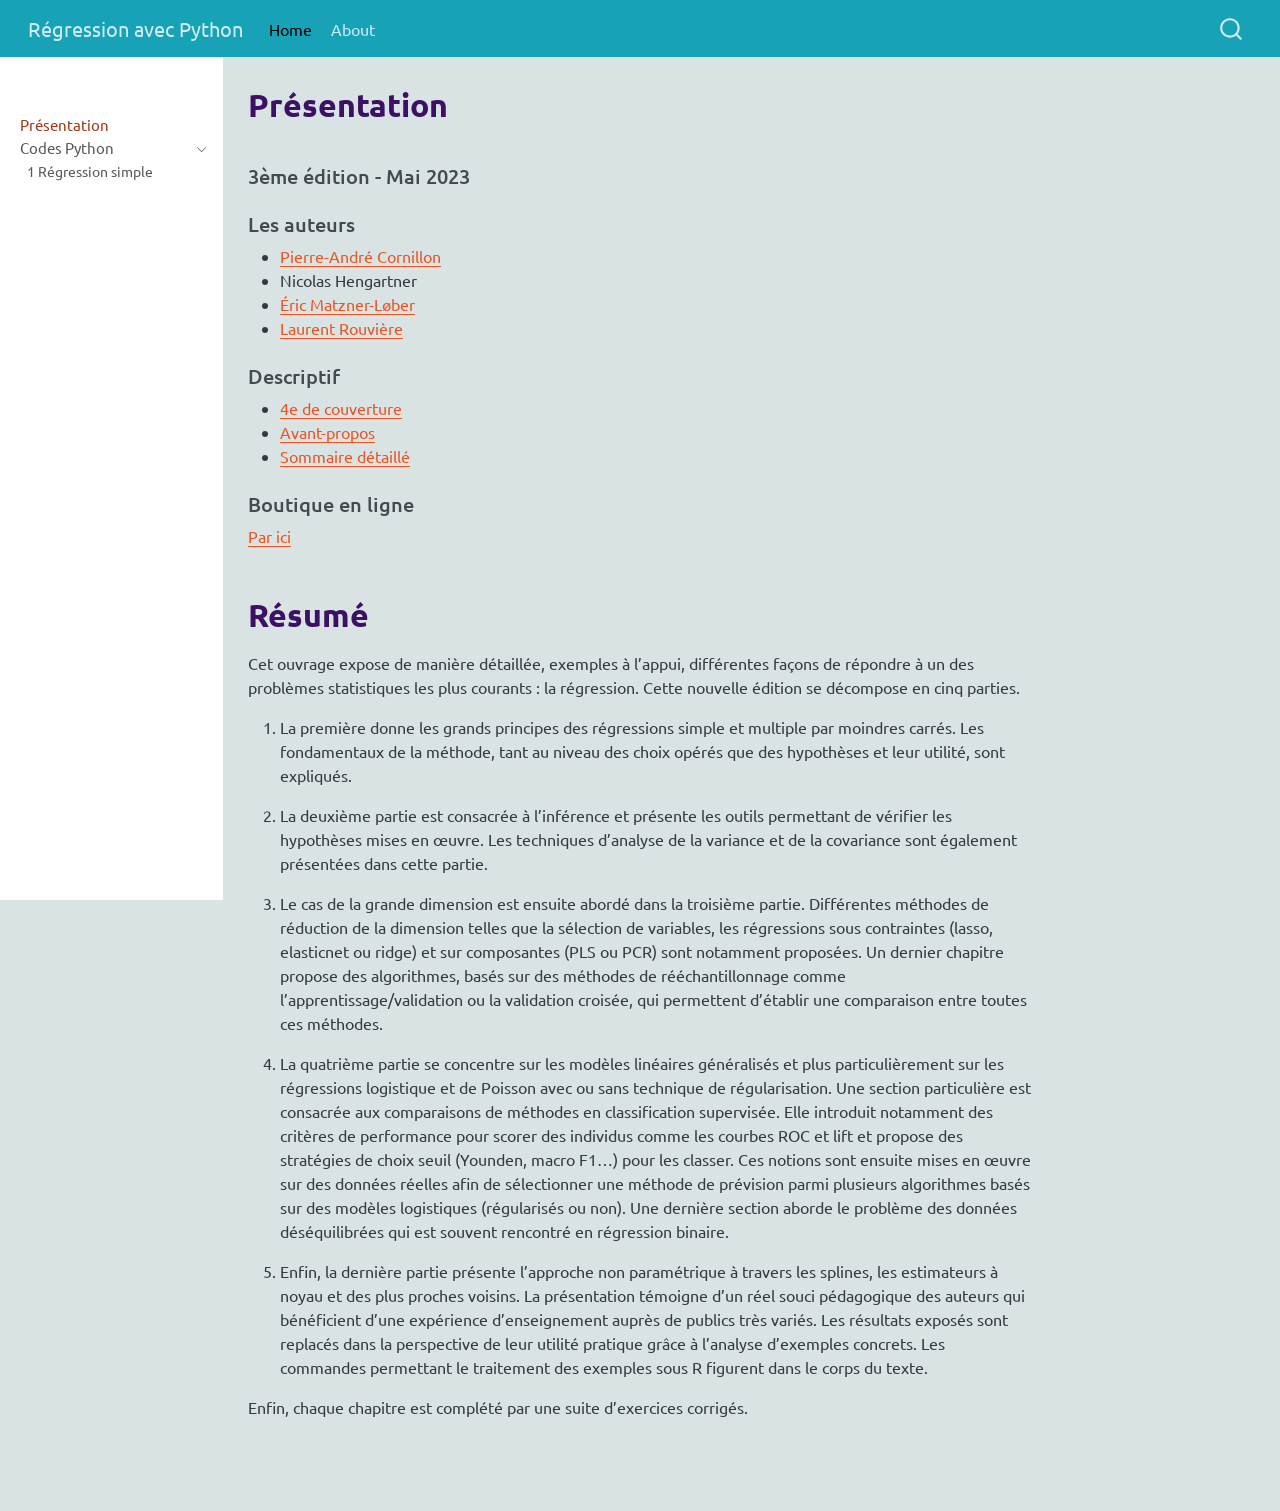
==== docs/index.html @ c4a910a0 "first commit" ====
<!DOCTYPE html>
<html xmlns="http://www.w3.org/1999/xhtml" lang="fr" xml:lang="fr"><head>

<meta charset="utf-8">
<meta name="generator" content="quarto-1.5.57">

<meta name="viewport" content="width=device-width, initial-scale=1.0, user-scalable=yes">


<title>Présentation – Régression avec Python</title>
<style>
code{white-space: pre-wrap;}
span.smallcaps{font-variant: small-caps;}
div.columns{display: flex; gap: min(4vw, 1.5em);}
div.column{flex: auto; overflow-x: auto;}
div.hanging-indent{margin-left: 1.5em; text-indent: -1.5em;}
ul.task-list{list-style: none;}
ul.task-list li input[type="checkbox"] {
  width: 0.8em;
  margin: 0 0.8em 0.2em -1em; /* quarto-specific, see https://github.com/quarto-dev/quarto-cli/issues/4556 */ 
  vertical-align: middle;
}
</style>


<script src="site_libs/quarto-nav/quarto-nav.js"></script>
<script src="site_libs/quarto-nav/headroom.min.js"></script>
<script src="site_libs/clipboard/clipboard.min.js"></script>
<script src="site_libs/quarto-search/autocomplete.umd.js"></script>
<script src="site_libs/quarto-search/fuse.min.js"></script>
<script src="site_libs/quarto-search/quarto-search.js"></script>
<meta name="quarto:offset" content="./">
<script src="site_libs/quarto-html/quarto.js"></script>
<script src="site_libs/quarto-html/popper.min.js"></script>
<script src="site_libs/quarto-html/tippy.umd.min.js"></script>
<script src="site_libs/quarto-html/anchor.min.js"></script>
<link href="site_libs/quarto-html/tippy.css" rel="stylesheet">
<link href="site_libs/quarto-html/quarto-syntax-highlighting.css" rel="stylesheet" id="quarto-text-highlighting-styles">
<script src="site_libs/bootstrap/bootstrap.min.js"></script>
<link href="site_libs/bootstrap/bootstrap-icons.css" rel="stylesheet">
<link href="site_libs/bootstrap/bootstrap.min.css" rel="stylesheet" id="quarto-bootstrap" data-mode="light">
<script id="quarto-search-options" type="application/json">{
  "location": "navbar",
  "copy-button": false,
  "collapse-after": 3,
  "panel-placement": "end",
  "type": "overlay",
  "limit": 50,
  "keyboard-shortcut": [
    "f",
    "/",
    "s"
  ],
  "show-item-context": false,
  "language": {
    "search-no-results-text": "Pas de résultats",
    "search-matching-documents-text": "documents trouvés",
    "search-copy-link-title": "Copier le lien vers la recherche",
    "search-hide-matches-text": "Cacher les correspondances additionnelles",
    "search-more-match-text": "correspondance de plus dans ce document",
    "search-more-matches-text": "correspondances de plus dans ce document",
    "search-clear-button-title": "Effacer",
    "search-text-placeholder": "",
    "search-detached-cancel-button-title": "Annuler",
    "search-submit-button-title": "Envoyer",
    "search-label": "Recherche"
  }
}</script>


<link rel="stylesheet" href="styles.css">
</head>

<body class="nav-sidebar docked nav-fixed">

<div id="quarto-search-results"></div>
  <header id="quarto-header" class="headroom fixed-top">
    <nav class="navbar navbar-expand-lg " data-bs-theme="dark">
      <div class="navbar-container container-fluid">
      <div class="navbar-brand-container mx-auto">
    <a class="navbar-brand" href="./index.html">
    <span class="navbar-title">Régression avec Python</span>
    </a>
  </div>
            <div id="quarto-search" class="" title="Recherche"></div>
          <button class="navbar-toggler" type="button" data-bs-toggle="collapse" data-bs-target="#navbarCollapse" aria-controls="navbarCollapse" role="menu" aria-expanded="false" aria-label="Basculer la navigation" onclick="if (window.quartoToggleHeadroom) { window.quartoToggleHeadroom(); }">
  <span class="navbar-toggler-icon"></span>
</button>
          <div class="collapse navbar-collapse" id="navbarCollapse">
            <ul class="navbar-nav navbar-nav-scroll me-auto">
  <li class="nav-item">
    <a class="nav-link active" href="./index.html" aria-current="page"> 
<span class="menu-text">Home</span></a>
  </li>  
  <li class="nav-item">
    <a class="nav-link" href="./about.html"> 
<span class="menu-text">About</span></a>
  </li>  
</ul>
          </div> <!-- /navcollapse -->
            <div class="quarto-navbar-tools">
</div>
      </div> <!-- /container-fluid -->
    </nav>
  <nav class="quarto-secondary-nav">
    <div class="container-fluid d-flex">
      <button type="button" class="quarto-btn-toggle btn" data-bs-toggle="collapse" role="button" data-bs-target=".quarto-sidebar-collapse-item" aria-controls="quarto-sidebar" aria-expanded="false" aria-label="Basculer la barre latérale" onclick="if (window.quartoToggleHeadroom) { window.quartoToggleHeadroom(); }">
        <i class="bi bi-layout-text-sidebar-reverse"></i>
      </button>
        <nav class="quarto-page-breadcrumbs" aria-label="breadcrumb"><ol class="breadcrumb"><li class="breadcrumb-item"><a href="./index.html">Présentation</a></li></ol></nav>
        <a class="flex-grow-1" role="navigation" data-bs-toggle="collapse" data-bs-target=".quarto-sidebar-collapse-item" aria-controls="quarto-sidebar" aria-expanded="false" aria-label="Basculer la barre latérale" onclick="if (window.quartoToggleHeadroom) { window.quartoToggleHeadroom(); }">      
        </a>
      <button type="button" class="btn quarto-search-button" aria-label="Recherche" onclick="window.quartoOpenSearch();">
        <i class="bi bi-search"></i>
      </button>
    </div>
  </nav>
</header>
<!-- content -->
<div id="quarto-content" class="quarto-container page-columns page-rows-contents page-layout-article page-navbar">
<!-- sidebar -->
  <nav id="quarto-sidebar" class="sidebar collapse collapse-horizontal quarto-sidebar-collapse-item sidebar-navigation docked overflow-auto">
        <div class="mt-2 flex-shrink-0 align-items-center">
        <div class="sidebar-search">
        <div id="quarto-search" class="" title="Recherche"></div>
        </div>
        </div>
    <div class="sidebar-menu-container"> 
    <ul class="list-unstyled mt-1">
        <li class="sidebar-item">
  <div class="sidebar-item-container"> 
  <a href="./index.html" class="sidebar-item-text sidebar-link active">
 <span class="menu-text">Présentation</span></a>
  </div>
</li>
        <li class="sidebar-item sidebar-item-section">
      <div class="sidebar-item-container"> 
            <a class="sidebar-item-text sidebar-link text-start" data-bs-toggle="collapse" data-bs-target="#quarto-sidebar-section-1" role="navigation" aria-expanded="true">
 <span class="menu-text">Codes Python</span></a>
          <a class="sidebar-item-toggle text-start" data-bs-toggle="collapse" data-bs-target="#quarto-sidebar-section-1" role="navigation" aria-expanded="true" aria-label="Basculer la section">
            <i class="bi bi-chevron-right ms-2"></i>
          </a> 
      </div>
      <ul id="quarto-sidebar-section-1" class="collapse list-unstyled sidebar-section depth1 show">  
          <li class="sidebar-item">
  <div class="sidebar-item-container"> 
  <a href="./codes/chap1.html" class="sidebar-item-text sidebar-link">
 <span class="menu-text">1 Régression simple</span></a>
  </div>
</li>
      </ul>
  </li>
    </ul>
    </div>
</nav>
<div id="quarto-sidebar-glass" class="quarto-sidebar-collapse-item" data-bs-toggle="collapse" data-bs-target=".quarto-sidebar-collapse-item"></div>
<!-- margin-sidebar -->
    <div id="quarto-margin-sidebar" class="sidebar margin-sidebar zindex-bottom">
        
    </div>
<!-- main -->
<main class="content" id="quarto-document-content">

<header id="title-block-header" class="quarto-title-block default">
<div class="quarto-title">
<h1 class="title">Présentation</h1>
</div>



<div class="quarto-title-meta">

    
  
    
  </div>
  


</header>


<div class="columns">
<div class="column" style="width:50%;">
<section id="ème-édition---mai-2023" class="level4">
<h4 class="anchored" data-anchor-id="ème-édition---mai-2023">3ème édition - Mai 2023</h4>
</section>
<section id="les-auteurs" class="level4">
<h4 class="anchored" data-anchor-id="les-auteurs">Les auteurs</h4>
<ul>
<li><a href="https://perso.univ-rennes2.fr/pierre-andre.cornillon">Pierre-André Cornillon</a></li>
<li>Nicolas Hengartner</li>
<li><a href="https://www.researchgate.net/profile/E-Matzner-Lober">Éric Matzner-Løber</a></li>
<li><a href="https://www.researchgate.net/profile/E-Matzner-Lober">Laurent Rouvière</a></li>
</ul>
</section>
<section id="descriptif" class="level4">
<h4 class="anchored" data-anchor-id="descriptif">Descriptif</h4>
<ul>
<li><a href="quatriemeV3.pdf">4e de couverture</a></li>
<li><a href="avant-propos_V3.pdf">Avant-propos</a></li>
<li><a href="sommaire_v3.pdf">Sommaire détaillé</a></li>
</ul>
</section>
<section id="boutique-en-ligne" class="level4">
<h4 class="anchored" data-anchor-id="boutique-en-ligne">Boutique en ligne</h4>
<p><a href="https://laboutique.edpsciences.fr/produit/1335/9782759831463/regression-avec-r">Par ici</a></p>
</section>
</div><div class="column" style="width:50%;">
<!--
![](couverture_v3.jpg){width=50%}
--->
</div><section id="résumé" class="level1">
<h1>Résumé</h1>
<p>Cet ouvrage expose de manière détaillée, exemples à l’appui, différentes façons de répondre à un des problèmes statistiques les plus courants : la régression. Cette nouvelle édition se décompose en cinq parties.</p>
<ol type="1">
<li><p>La première donne les grands principes des régressions simple et multiple par moindres carrés. Les fondamentaux de la méthode, tant au niveau des choix opérés que des hypothèses et leur utilité, sont expliqués.</p></li>
<li><p>La deuxième partie est consacrée à l’inférence et présente les outils permettant de vérifier les hypothèses mises en œuvre. Les techniques d’analyse de la variance et de la covariance sont également présentées dans cette partie.</p></li>
<li><p>Le cas de la grande dimension est ensuite abordé dans la troisième partie. Différentes méthodes de réduction de la dimension telles que la sélection de variables, les régressions sous contraintes (lasso, elasticnet ou ridge) et sur composantes (PLS ou PCR) sont notamment proposées. Un dernier chapitre propose des algorithmes, basés sur des méthodes de rééchantillonnage comme l’apprentissage/validation ou la validation croisée, qui permettent d’établir une comparaison entre toutes ces méthodes.</p></li>
<li><p>La quatrième partie se concentre sur les modèles linéaires généralisés et plus particulièrement sur les régressions logistique et de Poisson avec ou sans technique de régularisation. Une section particulière est consacrée aux comparaisons de méthodes en classification supervisée. Elle introduit notamment des critères de performance pour scorer des individus comme les courbes ROC et lift et propose des stratégies de choix seuil (Younden, macro F1…) pour les classer. Ces notions sont ensuite mises en œuvre sur des données réelles afin de sélectionner une méthode de prévision parmi plusieurs algorithmes basés sur des modèles logistiques (régularisés ou non). Une dernière section aborde le problème des données déséquilibrées qui est souvent rencontré en régression binaire.</p></li>
<li><p>Enfin, la dernière partie présente l’approche non paramétrique à travers les splines, les estimateurs à noyau et des plus proches voisins. La présentation témoigne d’un réel souci pédagogique des auteurs qui bénéficient d’une expérience d’enseignement auprès de publics très variés. Les résultats exposés sont replacés dans la perspective de leur utilité pratique grâce à l’analyse d’exemples concrets. Les commandes permettant le traitement des exemples sous R figurent dans le corps du texte.</p></li>
</ol>
<p>Enfin, chaque chapitre est complété par une suite d’exercices corrigés.</p>
</section>
</div>



</main> <!-- /main -->
<script id="quarto-html-after-body" type="application/javascript">
window.document.addEventListener("DOMContentLoaded", function (event) {
  const toggleBodyColorMode = (bsSheetEl) => {
    const mode = bsSheetEl.getAttribute("data-mode");
    const bodyEl = window.document.querySelector("body");
    if (mode === "dark") {
      bodyEl.classList.add("quarto-dark");
      bodyEl.classList.remove("quarto-light");
    } else {
      bodyEl.classList.add("quarto-light");
      bodyEl.classList.remove("quarto-dark");
    }
  }
  const toggleBodyColorPrimary = () => {
    const bsSheetEl = window.document.querySelector("link#quarto-bootstrap");
    if (bsSheetEl) {
      toggleBodyColorMode(bsSheetEl);
    }
  }
  toggleBodyColorPrimary();  
  const icon = "";
  const anchorJS = new window.AnchorJS();
  anchorJS.options = {
    placement: 'right',
    icon: icon
  };
  anchorJS.add('.anchored');
  const isCodeAnnotation = (el) => {
    for (const clz of el.classList) {
      if (clz.startsWith('code-annotation-')) {                     
        return true;
      }
    }
    return false;
  }
  const onCopySuccess = function(e) {
    // button target
    const button = e.trigger;
    // don't keep focus
    button.blur();
    // flash "checked"
    button.classList.add('code-copy-button-checked');
    var currentTitle = button.getAttribute("title");
    button.setAttribute("title", "Copié");
    let tooltip;
    if (window.bootstrap) {
      button.setAttribute("data-bs-toggle", "tooltip");
      button.setAttribute("data-bs-placement", "left");
      button.setAttribute("data-bs-title", "Copié");
      tooltip = new bootstrap.Tooltip(button, 
        { trigger: "manual", 
          customClass: "code-copy-button-tooltip",
          offset: [0, -8]});
      tooltip.show();    
    }
    setTimeout(function() {
      if (tooltip) {
        tooltip.hide();
        button.removeAttribute("data-bs-title");
        button.removeAttribute("data-bs-toggle");
        button.removeAttribute("data-bs-placement");
      }
      button.setAttribute("title", currentTitle);
      button.classList.remove('code-copy-button-checked');
    }, 1000);
    // clear code selection
    e.clearSelection();
  }
  const getTextToCopy = function(trigger) {
      const codeEl = trigger.previousElementSibling.cloneNode(true);
      for (const childEl of codeEl.children) {
        if (isCodeAnnotation(childEl)) {
          childEl.remove();
        }
      }
      return codeEl.innerText;
  }
  const clipboard = new window.ClipboardJS('.code-copy-button:not([data-in-quarto-modal])', {
    text: getTextToCopy
  });
  clipboard.on('success', onCopySuccess);
  if (window.document.getElementById('quarto-embedded-source-code-modal')) {
    // For code content inside modals, clipBoardJS needs to be initialized with a container option
    // TODO: Check when it could be a function (https://github.com/zenorocha/clipboard.js/issues/860)
    const clipboardModal = new window.ClipboardJS('.code-copy-button[data-in-quarto-modal]', {
      text: getTextToCopy,
      container: window.document.getElementById('quarto-embedded-source-code-modal')
    });
    clipboardModal.on('success', onCopySuccess);
  }
    var localhostRegex = new RegExp(/^(?:http|https):\/\/localhost\:?[0-9]*\//);
    var mailtoRegex = new RegExp(/^mailto:/);
      var filterRegex = new RegExp('/' + window.location.host + '/');
    var isInternal = (href) => {
        return filterRegex.test(href) || localhostRegex.test(href) || mailtoRegex.test(href);
    }
    // Inspect non-navigation links and adorn them if external
 	var links = window.document.querySelectorAll('a[href]:not(.nav-link):not(.navbar-brand):not(.toc-action):not(.sidebar-link):not(.sidebar-item-toggle):not(.pagination-link):not(.no-external):not([aria-hidden]):not(.dropdown-item):not(.quarto-navigation-tool):not(.about-link)');
    for (var i=0; i<links.length; i++) {
      const link = links[i];
      if (!isInternal(link.href)) {
        // undo the damage that might have been done by quarto-nav.js in the case of
        // links that we want to consider external
        if (link.dataset.originalHref !== undefined) {
          link.href = link.dataset.originalHref;
        }
      }
    }
  function tippyHover(el, contentFn, onTriggerFn, onUntriggerFn) {
    const config = {
      allowHTML: true,
      maxWidth: 500,
      delay: 100,
      arrow: false,
      appendTo: function(el) {
          return el.parentElement;
      },
      interactive: true,
      interactiveBorder: 10,
      theme: 'quarto',
      placement: 'bottom-start',
    };
    if (contentFn) {
      config.content = contentFn;
    }
    if (onTriggerFn) {
      config.onTrigger = onTriggerFn;
    }
    if (onUntriggerFn) {
      config.onUntrigger = onUntriggerFn;
    }
    window.tippy(el, config); 
  }
  const noterefs = window.document.querySelectorAll('a[role="doc-noteref"]');
  for (var i=0; i<noterefs.length; i++) {
    const ref = noterefs[i];
    tippyHover(ref, function() {
      // use id or data attribute instead here
      let href = ref.getAttribute('data-footnote-href') || ref.getAttribute('href');
      try { href = new URL(href).hash; } catch {}
      const id = href.replace(/^#\/?/, "");
      const note = window.document.getElementById(id);
      if (note) {
        return note.innerHTML;
      } else {
        return "";
      }
    });
  }
  const xrefs = window.document.querySelectorAll('a.quarto-xref');
  const processXRef = (id, note) => {
    // Strip column container classes
    const stripColumnClz = (el) => {
      el.classList.remove("page-full", "page-columns");
      if (el.children) {
        for (const child of el.children) {
          stripColumnClz(child);
        }
      }
    }
    stripColumnClz(note)
    if (id === null || id.startsWith('sec-')) {
      // Special case sections, only their first couple elements
      const container = document.createElement("div");
      if (note.children && note.children.length > 2) {
        container.appendChild(note.children[0].cloneNode(true));
        for (let i = 1; i < note.children.length; i++) {
          const child = note.children[i];
          if (child.tagName === "P" && child.innerText === "") {
            continue;
          } else {
            container.appendChild(child.cloneNode(true));
            break;
          }
        }
        if (window.Quarto?.typesetMath) {
          window.Quarto.typesetMath(container);
        }
        return container.innerHTML
      } else {
        if (window.Quarto?.typesetMath) {
          window.Quarto.typesetMath(note);
        }
        return note.innerHTML;
      }
    } else {
      // Remove any anchor links if they are present
      const anchorLink = note.querySelector('a.anchorjs-link');
      if (anchorLink) {
        anchorLink.remove();
      }
      if (window.Quarto?.typesetMath) {
        window.Quarto.typesetMath(note);
      }
      // TODO in 1.5, we should make sure this works without a callout special case
      if (note.classList.contains("callout")) {
        return note.outerHTML;
      } else {
        return note.innerHTML;
      }
    }
  }
  for (var i=0; i<xrefs.length; i++) {
    const xref = xrefs[i];
    tippyHover(xref, undefined, function(instance) {
      instance.disable();
      let url = xref.getAttribute('href');
      let hash = undefined; 
      if (url.startsWith('#')) {
        hash = url;
      } else {
        try { hash = new URL(url).hash; } catch {}
      }
      if (hash) {
        const id = hash.replace(/^#\/?/, "");
        const note = window.document.getElementById(id);
        if (note !== null) {
          try {
            const html = processXRef(id, note.cloneNode(true));
            instance.setContent(html);
          } finally {
            instance.enable();
            instance.show();
          }
        } else {
          // See if we can fetch this
          fetch(url.split('#')[0])
          .then(res => res.text())
          .then(html => {
            const parser = new DOMParser();
            const htmlDoc = parser.parseFromString(html, "text/html");
            const note = htmlDoc.getElementById(id);
            if (note !== null) {
              const html = processXRef(id, note);
              instance.setContent(html);
            } 
          }).finally(() => {
            instance.enable();
            instance.show();
          });
        }
      } else {
        // See if we can fetch a full url (with no hash to target)
        // This is a special case and we should probably do some content thinning / targeting
        fetch(url)
        .then(res => res.text())
        .then(html => {
          const parser = new DOMParser();
          const htmlDoc = parser.parseFromString(html, "text/html");
          const note = htmlDoc.querySelector('main.content');
          if (note !== null) {
            // This should only happen for chapter cross references
            // (since there is no id in the URL)
            // remove the first header
            if (note.children.length > 0 && note.children[0].tagName === "HEADER") {
              note.children[0].remove();
            }
            const html = processXRef(null, note);
            instance.setContent(html);
          } 
        }).finally(() => {
          instance.enable();
          instance.show();
        });
      }
    }, function(instance) {
    });
  }
      let selectedAnnoteEl;
      const selectorForAnnotation = ( cell, annotation) => {
        let cellAttr = 'data-code-cell="' + cell + '"';
        let lineAttr = 'data-code-annotation="' +  annotation + '"';
        const selector = 'span[' + cellAttr + '][' + lineAttr + ']';
        return selector;
      }
      const selectCodeLines = (annoteEl) => {
        const doc = window.document;
        const targetCell = annoteEl.getAttribute("data-target-cell");
        const targetAnnotation = annoteEl.getAttribute("data-target-annotation");
        const annoteSpan = window.document.querySelector(selectorForAnnotation(targetCell, targetAnnotation));
        const lines = annoteSpan.getAttribute("data-code-lines").split(",");
        const lineIds = lines.map((line) => {
          return targetCell + "-" + line;
        })
        let top = null;
        let height = null;
        let parent = null;
        if (lineIds.length > 0) {
            //compute the position of the single el (top and bottom and make a div)
            const el = window.document.getElementById(lineIds[0]);
            top = el.offsetTop;
            height = el.offsetHeight;
            parent = el.parentElement.parentElement;
          if (lineIds.length > 1) {
            const lastEl = window.document.getElementById(lineIds[lineIds.length - 1]);
            const bottom = lastEl.offsetTop + lastEl.offsetHeight;
            height = bottom - top;
          }
          if (top !== null && height !== null && parent !== null) {
            // cook up a div (if necessary) and position it 
            let div = window.document.getElementById("code-annotation-line-highlight");
            if (div === null) {
              div = window.document.createElement("div");
              div.setAttribute("id", "code-annotation-line-highlight");
              div.style.position = 'absolute';
              parent.appendChild(div);
            }
            div.style.top = top - 2 + "px";
            div.style.height = height + 4 + "px";
            div.style.left = 0;
            let gutterDiv = window.document.getElementById("code-annotation-line-highlight-gutter");
            if (gutterDiv === null) {
              gutterDiv = window.document.createElement("div");
              gutterDiv.setAttribute("id", "code-annotation-line-highlight-gutter");
              gutterDiv.style.position = 'absolute';
              const codeCell = window.document.getElementById(targetCell);
              const gutter = codeCell.querySelector('.code-annotation-gutter');
              gutter.appendChild(gutterDiv);
            }
            gutterDiv.style.top = top - 2 + "px";
            gutterDiv.style.height = height + 4 + "px";
          }
          selectedAnnoteEl = annoteEl;
        }
      };
      const unselectCodeLines = () => {
        const elementsIds = ["code-annotation-line-highlight", "code-annotation-line-highlight-gutter"];
        elementsIds.forEach((elId) => {
          const div = window.document.getElementById(elId);
          if (div) {
            div.remove();
          }
        });
        selectedAnnoteEl = undefined;
      };
        // Handle positioning of the toggle
    window.addEventListener(
      "resize",
      throttle(() => {
        elRect = undefined;
        if (selectedAnnoteEl) {
          selectCodeLines(selectedAnnoteEl);
        }
      }, 10)
    );
    function throttle(fn, ms) {
    let throttle = false;
    let timer;
      return (...args) => {
        if(!throttle) { // first call gets through
            fn.apply(this, args);
            throttle = true;
        } else { // all the others get throttled
            if(timer) clearTimeout(timer); // cancel #2
            timer = setTimeout(() => {
              fn.apply(this, args);
              timer = throttle = false;
            }, ms);
        }
      };
    }
      // Attach click handler to the DT
      const annoteDls = window.document.querySelectorAll('dt[data-target-cell]');
      for (const annoteDlNode of annoteDls) {
        annoteDlNode.addEventListener('click', (event) => {
          const clickedEl = event.target;
          if (clickedEl !== selectedAnnoteEl) {
            unselectCodeLines();
            const activeEl = window.document.querySelector('dt[data-target-cell].code-annotation-active');
            if (activeEl) {
              activeEl.classList.remove('code-annotation-active');
            }
            selectCodeLines(clickedEl);
            clickedEl.classList.add('code-annotation-active');
          } else {
            // Unselect the line
            unselectCodeLines();
            clickedEl.classList.remove('code-annotation-active');
          }
        });
      }
  const findCites = (el) => {
    const parentEl = el.parentElement;
    if (parentEl) {
      const cites = parentEl.dataset.cites;
      if (cites) {
        return {
          el,
          cites: cites.split(' ')
        };
      } else {
        return findCites(el.parentElement)
      }
    } else {
      return undefined;
    }
  };
  var bibliorefs = window.document.querySelectorAll('a[role="doc-biblioref"]');
  for (var i=0; i<bibliorefs.length; i++) {
    const ref = bibliorefs[i];
    const citeInfo = findCites(ref);
    if (citeInfo) {
      tippyHover(citeInfo.el, function() {
        var popup = window.document.createElement('div');
        citeInfo.cites.forEach(function(cite) {
          var citeDiv = window.document.createElement('div');
          citeDiv.classList.add('hanging-indent');
          citeDiv.classList.add('csl-entry');
          var biblioDiv = window.document.getElementById('ref-' + cite);
          if (biblioDiv) {
            citeDiv.innerHTML = biblioDiv.innerHTML;
          }
          popup.appendChild(citeDiv);
        });
        return popup.innerHTML;
      });
    }
  }
});
</script>
</div> <!-- /content -->




</body></html>
---- docs/site_libs/quarto-html/tippy.css ----
.tippy-box[data-animation=fade][data-state=hidden]{opacity:0}[data-tippy-root]{max-width:calc(100vw - 10px)}.tippy-box{position:relative;background-color:#333;color:#fff;border-radius:4px;font-size:14px;line-height:1.4;white-space:normal;outline:0;transition-property:transform,visibility,opacity}.tippy-box[data-placement^=top]>.tippy-arrow{bottom:0}.tippy-box[data-placement^=top]>.tippy-arrow:before{bottom:-7px;left:0;border-width:8px 8px 0;border-top-color:initial;transform-origin:center top}.tippy-box[data-placement^=bottom]>.tippy-arrow{top:0}.tippy-box[data-placement^=bottom]>.tippy-arrow:before{top:-7px;left:0;border-width:0 8px 8px;border-bottom-color:initial;transform-origin:center bottom}.tippy-box[data-placement^=left]>.tippy-arrow{right:0}.tippy-box[data-placement^=left]>.tippy-arrow:before{border-width:8px 0 8px 8px;border-left-color:initial;right:-7px;transform-origin:center left}.tippy-box[data-placement^=right]>.tippy-arrow{left:0}.tippy-box[data-placement^=right]>.tippy-arrow:before{left:-7px;border-width:8px 8px 8px 0;border-right-color:initial;transform-origin:center right}.tippy-box[data-inertia][data-state=visible]{transition-timing-function:cubic-bezier(.54,1.5,.38,1.11)}.tippy-arrow{width:16px;height:16px;color:#333}.tippy-arrow:before{content:"";position:absolute;border-color:transparent;border-style:solid}.tippy-content{position:relative;padding:5px 9px;z-index:1}
---- docs/site_libs/quarto-html/quarto-syntax-highlighting.css ----
/* quarto syntax highlight colors */
:root {
  --quarto-hl-ot-color: #003B4F;
  --quarto-hl-at-color: #657422;
  --quarto-hl-ss-color: #20794D;
  --quarto-hl-an-color: #5E5E5E;
  --quarto-hl-fu-color: #4758AB;
  --quarto-hl-st-color: #20794D;
  --quarto-hl-cf-color: #003B4F;
  --quarto-hl-op-color: #5E5E5E;
  --quarto-hl-er-color: #AD0000;
  --quarto-hl-bn-color: #AD0000;
  --quarto-hl-al-color: #AD0000;
  --quarto-hl-va-color: #111111;
  --quarto-hl-bu-color: inherit;
  --quarto-hl-ex-color: inherit;
  --quarto-hl-pp-color: #AD0000;
  --quarto-hl-in-color: #5E5E5E;
  --quarto-hl-vs-color: #20794D;
  --quarto-hl-wa-color: #5E5E5E;
  --quarto-hl-do-color: #5E5E5E;
  --quarto-hl-im-color: #00769E;
  --quarto-hl-ch-color: #20794D;
  --quarto-hl-dt-color: #AD0000;
  --quarto-hl-fl-color: #AD0000;
  --quarto-hl-co-color: #5E5E5E;
  --quarto-hl-cv-color: #5E5E5E;
  --quarto-hl-cn-color: #8f5902;
  --quarto-hl-sc-color: #5E5E5E;
  --quarto-hl-dv-color: #AD0000;
  --quarto-hl-kw-color: #003B4F;
}

/* other quarto variables */
:root {
  --quarto-font-monospace: SFMono-Regular, Menlo, Monaco, Consolas, "Liberation Mono", "Courier New", monospace;
}

pre > code.sourceCode > span {
  color: #003B4F;
}

code span {
  color: #003B4F;
}

code.sourceCode > span {
  color: #003B4F;
}

div.sourceCode,
div.sourceCode pre.sourceCode {
  color: #003B4F;
}

code span.ot {
  color: #003B4F;
  font-style: inherit;
}

code span.at {
  color: #657422;
  font-style: inherit;
}

code span.ss {
  color: #20794D;
  font-style: inherit;
}

code span.an {
  color: #5E5E5E;
  font-style: inherit;
}

code span.fu {
  color: #4758AB;
  font-style: inherit;
}

code span.st {
  color: #20794D;
  font-style: inherit;
}

code span.cf {
  color: #003B4F;
  font-weight: bold;
  font-style: inherit;
}

code span.op {
  color: #5E5E5E;
  font-style: inherit;
}

code span.er {
  color: #AD0000;
  font-style: inherit;
}

code span.bn {
  color: #AD0000;
  font-style: inherit;
}

code span.al {
  color: #AD0000;
  font-style: inherit;
}

code span.va {
  color: #111111;
  font-style: inherit;
}

code span.bu {
  font-style: inherit;
}

code span.ex {
  font-style: inherit;
}

code span.pp {
  color: #AD0000;
  font-style: inherit;
}

code span.in {
  color: #5E5E5E;
  font-style: inherit;
}

code span.vs {
  color: #20794D;
  font-style: inherit;
}

code span.wa {
  color: #5E5E5E;
  font-style: italic;
}

code span.do {
  color: #5E5E5E;
  font-style: italic;
}

code span.im {
  color: #00769E;
  font-style: inherit;
}

code span.ch {
  color: #20794D;
  font-style: inherit;
}

code span.dt {
  color: #AD0000;
  font-style: inherit;
}

code span.fl {
  color: #AD0000;
  font-style: inherit;
}

code span.co {
  color: #5E5E5E;
  font-style: inherit;
}

code span.cv {
  color: #5E5E5E;
  font-style: italic;
}

code span.cn {
  color: #8f5902;
  font-style: inherit;
}

code span.sc {
  color: #5E5E5E;
  font-style: inherit;
}

code span.dv {
  color: #AD0000;
  font-style: inherit;
}

code span.kw {
  color: #003B4F;
  font-weight: bold;
  font-style: inherit;
}

.prevent-inlining {
  content: "</";
}

/*# sourceMappingURL=debc5d5d77c3f9108843748ff7464032.css.map */
---- docs/styles.css ----
/* css styles */
h1 {
/*	padding-top: 50px;
    font-size: 50px;
     font-family: cursive;
     background-color: teal; */
    color: #3C1165; /*#15056C;*/
    font-weight: bold;
    /*color: teal;
    opacity: 0.9; */
}
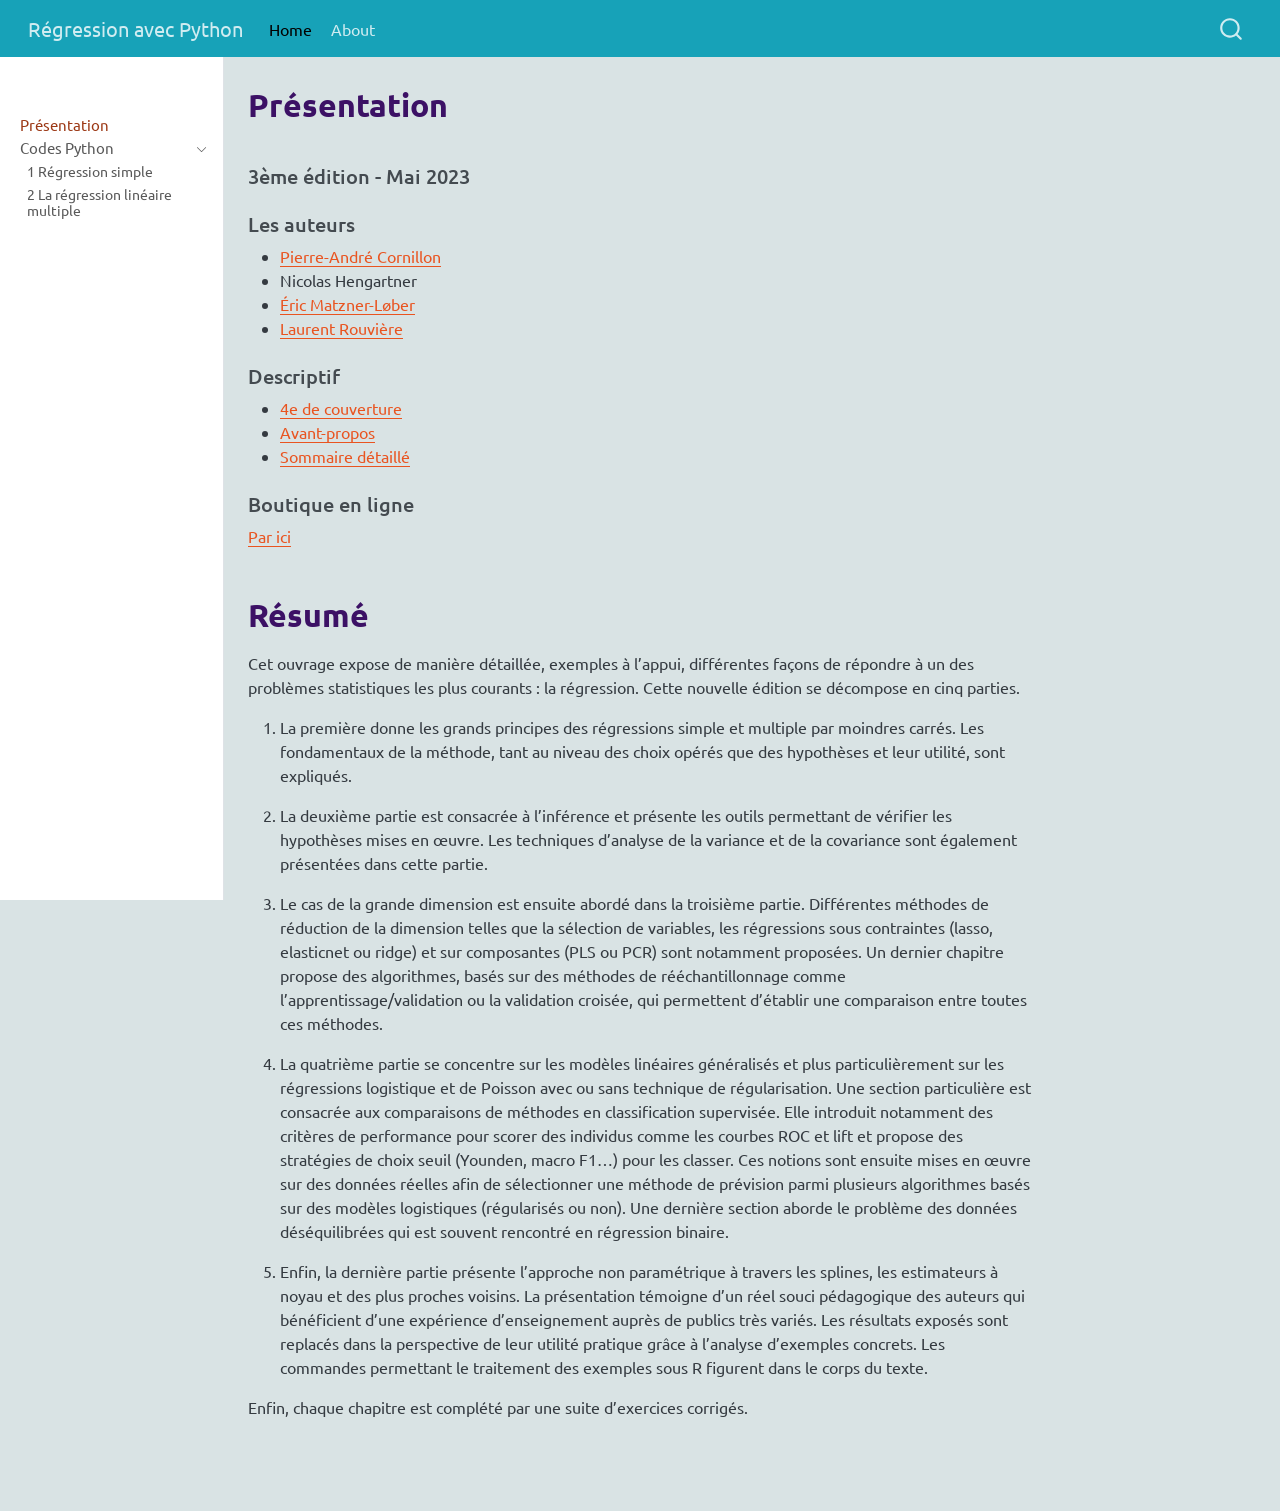
==== commit 35570532: "maj" ====
--- a/docs/index.html
+++ b/docs/index.html
@@ -148,6 +148,12 @@
  <span class="menu-text">1 Régression simple</span></a>
   </div>
 </li>
+          <li class="sidebar-item">
+  <div class="sidebar-item-container"> 
+  <a href="./codes/chap2.html" class="sidebar-item-text sidebar-link">
+ <span class="menu-text">2 La régression linéaire multiple</span></a>
+  </div>
+</li>
       </ul>
   </li>
     </ul>
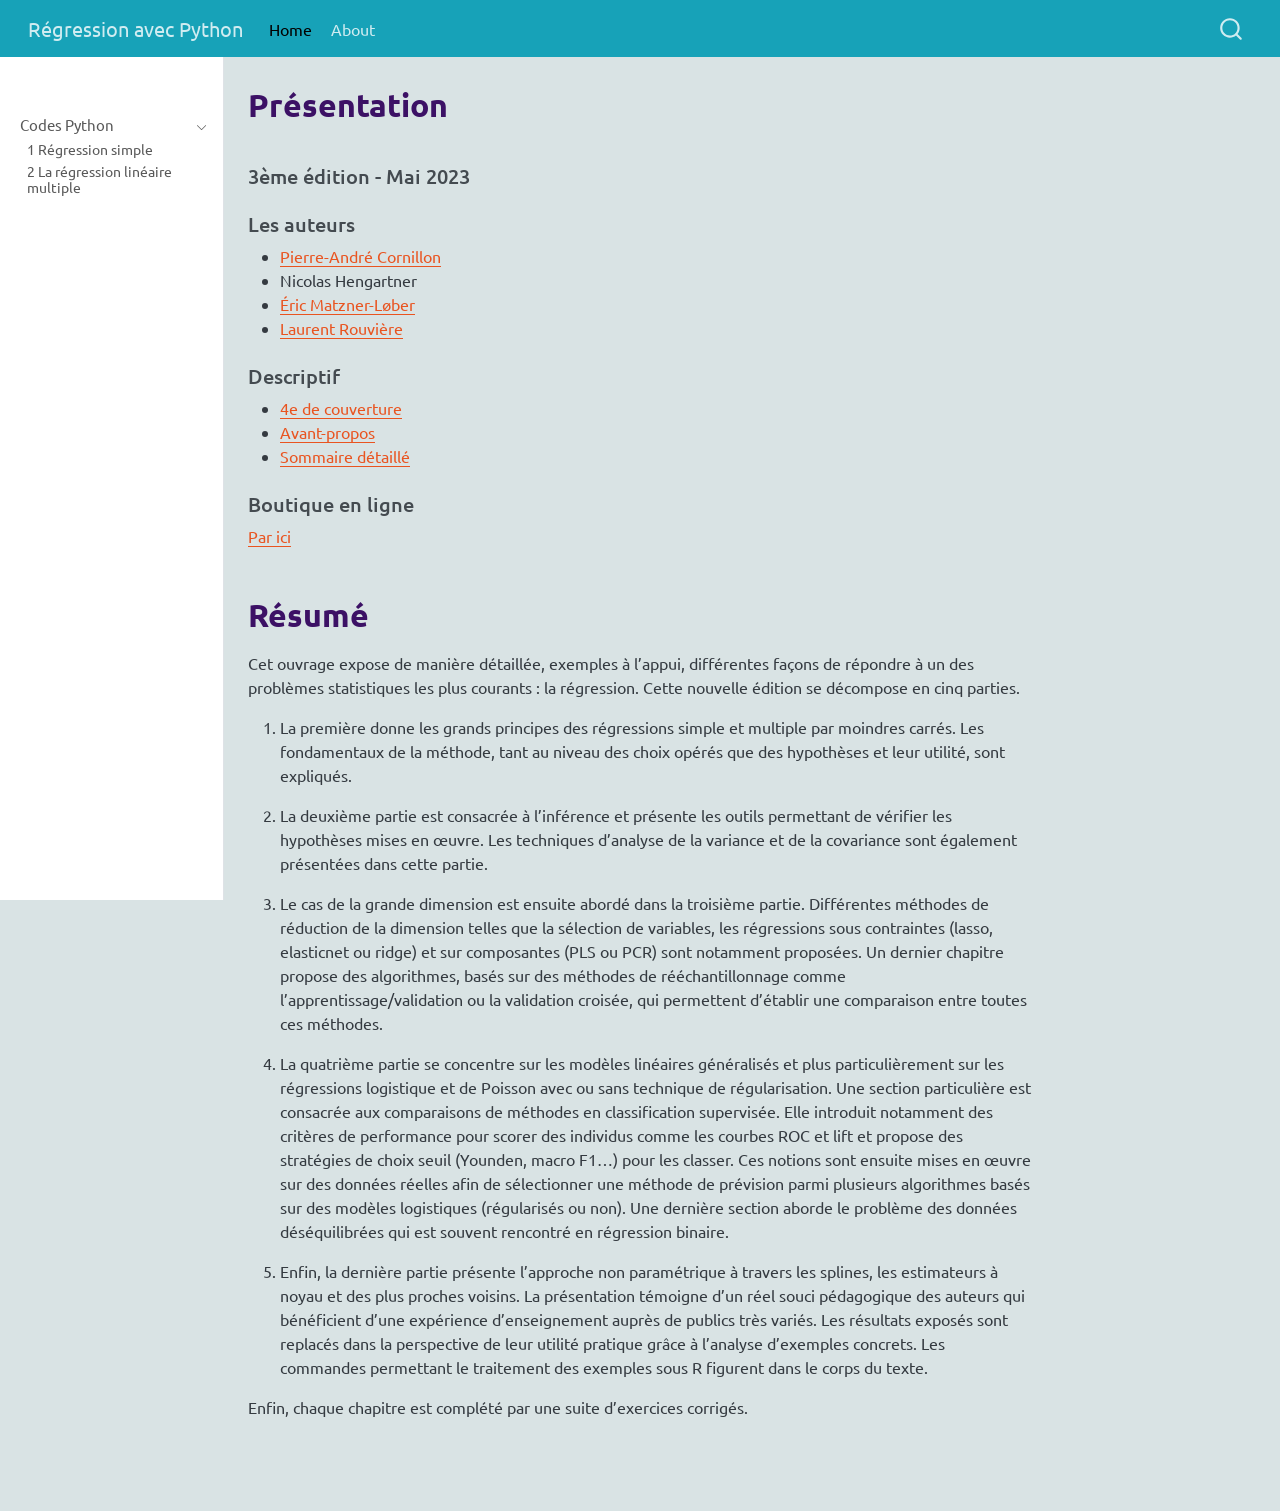
==== commit eb8b81ec: "maj" ====
--- a/docs/index.html
+++ b/docs/index.html
@@ -107,7 +107,7 @@
       <button type="button" class="quarto-btn-toggle btn" data-bs-toggle="collapse" role="button" data-bs-target=".quarto-sidebar-collapse-item" aria-controls="quarto-sidebar" aria-expanded="false" aria-label="Basculer la barre latérale" onclick="if (window.quartoToggleHeadroom) { window.quartoToggleHeadroom(); }">
         <i class="bi bi-layout-text-sidebar-reverse"></i>
       </button>
-        <nav class="quarto-page-breadcrumbs" aria-label="breadcrumb"><ol class="breadcrumb"><li class="breadcrumb-item"><a href="./index.html">Présentation</a></li></ol></nav>
+        <nav class="quarto-page-breadcrumbs" aria-label="breadcrumb"><ol class="breadcrumb"><li class="breadcrumb-item">Présentation</li></ol></nav>
         <a class="flex-grow-1" role="navigation" data-bs-toggle="collapse" data-bs-target=".quarto-sidebar-collapse-item" aria-controls="quarto-sidebar" aria-expanded="false" aria-label="Basculer la barre latérale" onclick="if (window.quartoToggleHeadroom) { window.quartoToggleHeadroom(); }">      
         </a>
       <button type="button" class="btn quarto-search-button" aria-label="Recherche" onclick="window.quartoOpenSearch();">
@@ -127,12 +127,6 @@
         </div>
     <div class="sidebar-menu-container"> 
     <ul class="list-unstyled mt-1">
-        <li class="sidebar-item">
-  <div class="sidebar-item-container"> 
-  <a href="./index.html" class="sidebar-item-text sidebar-link active">
- <span class="menu-text">Présentation</span></a>
-  </div>
-</li>
         <li class="sidebar-item sidebar-item-section">
       <div class="sidebar-item-container"> 
             <a class="sidebar-item-text sidebar-link text-start" data-bs-toggle="collapse" data-bs-target="#quarto-sidebar-section-1" role="navigation" aria-expanded="true">
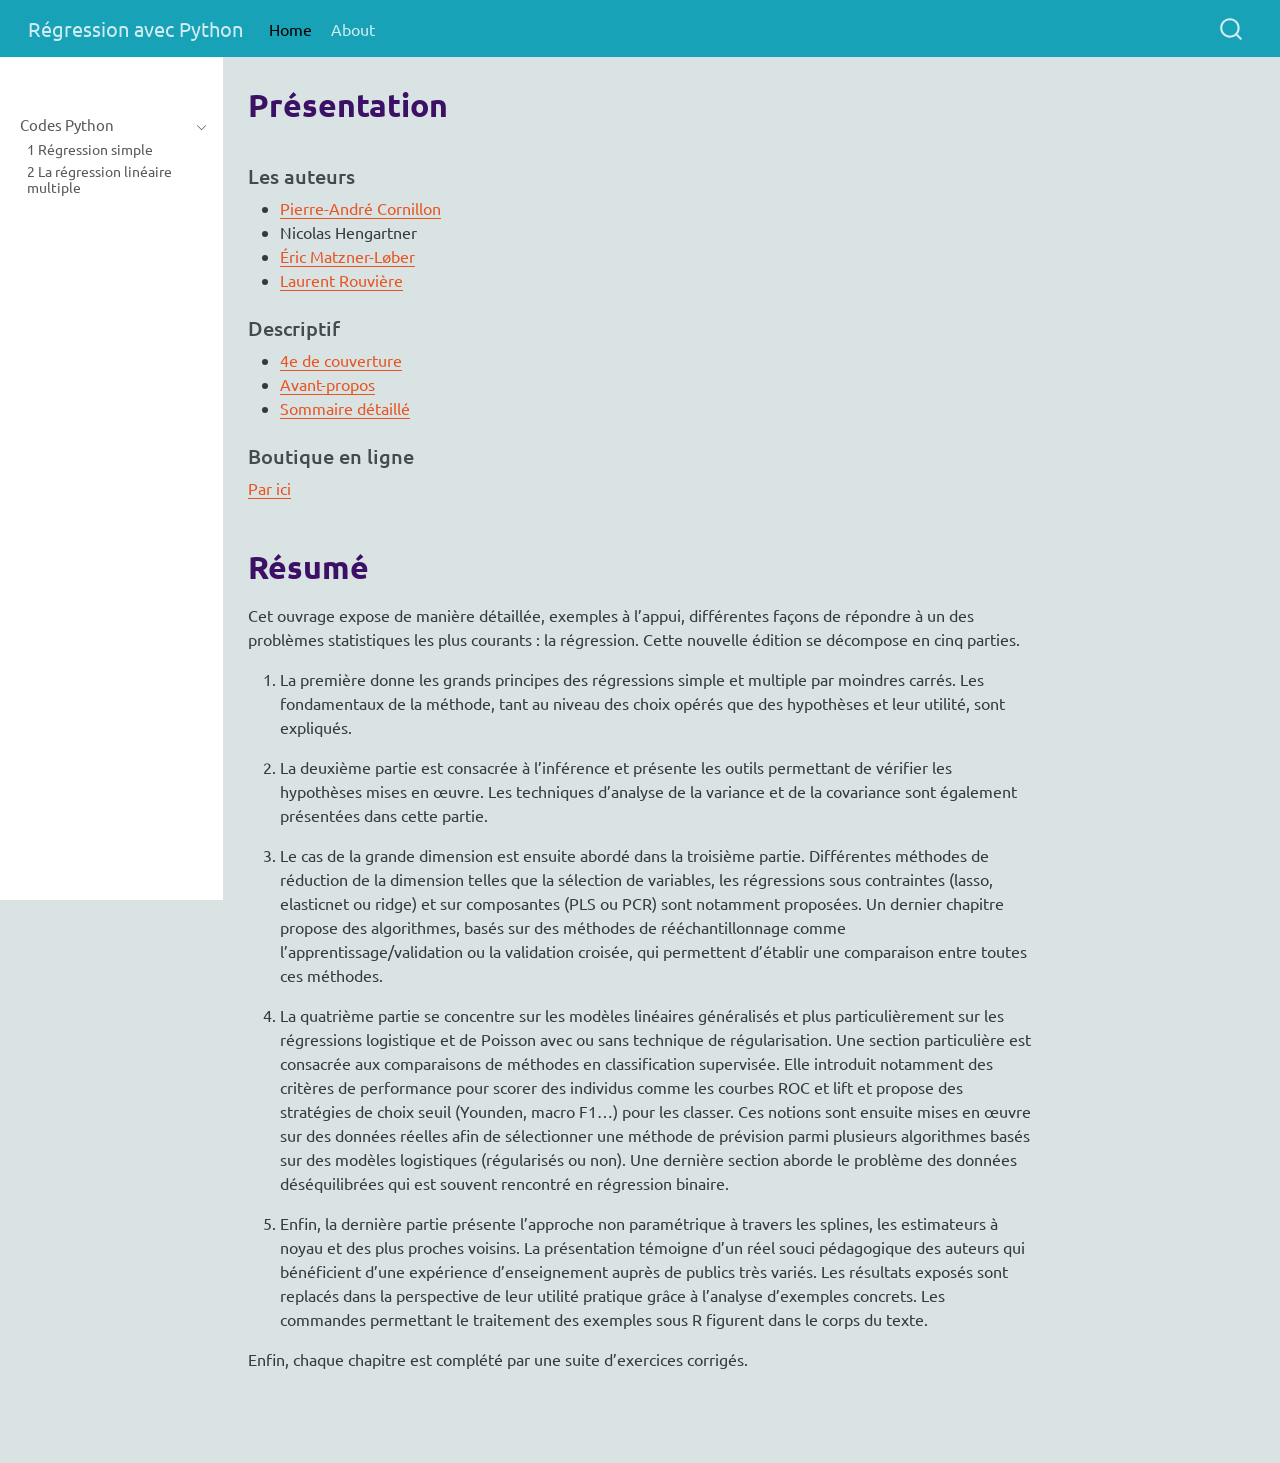
==== commit 395c88fd: "maj" ====
--- a/docs/index.html
+++ b/docs/index.html
@@ -182,9 +182,6 @@
 
 <div class="columns">
 <div class="column" style="width:50%;">
-<section id="ème-édition---mai-2023" class="level4">
-<h4 class="anchored" data-anchor-id="ème-édition---mai-2023">3ème édition - Mai 2023</h4>
-</section>
 <section id="les-auteurs" class="level4">
 <h4 class="anchored" data-anchor-id="les-auteurs">Les auteurs</h4>
 <ul>
